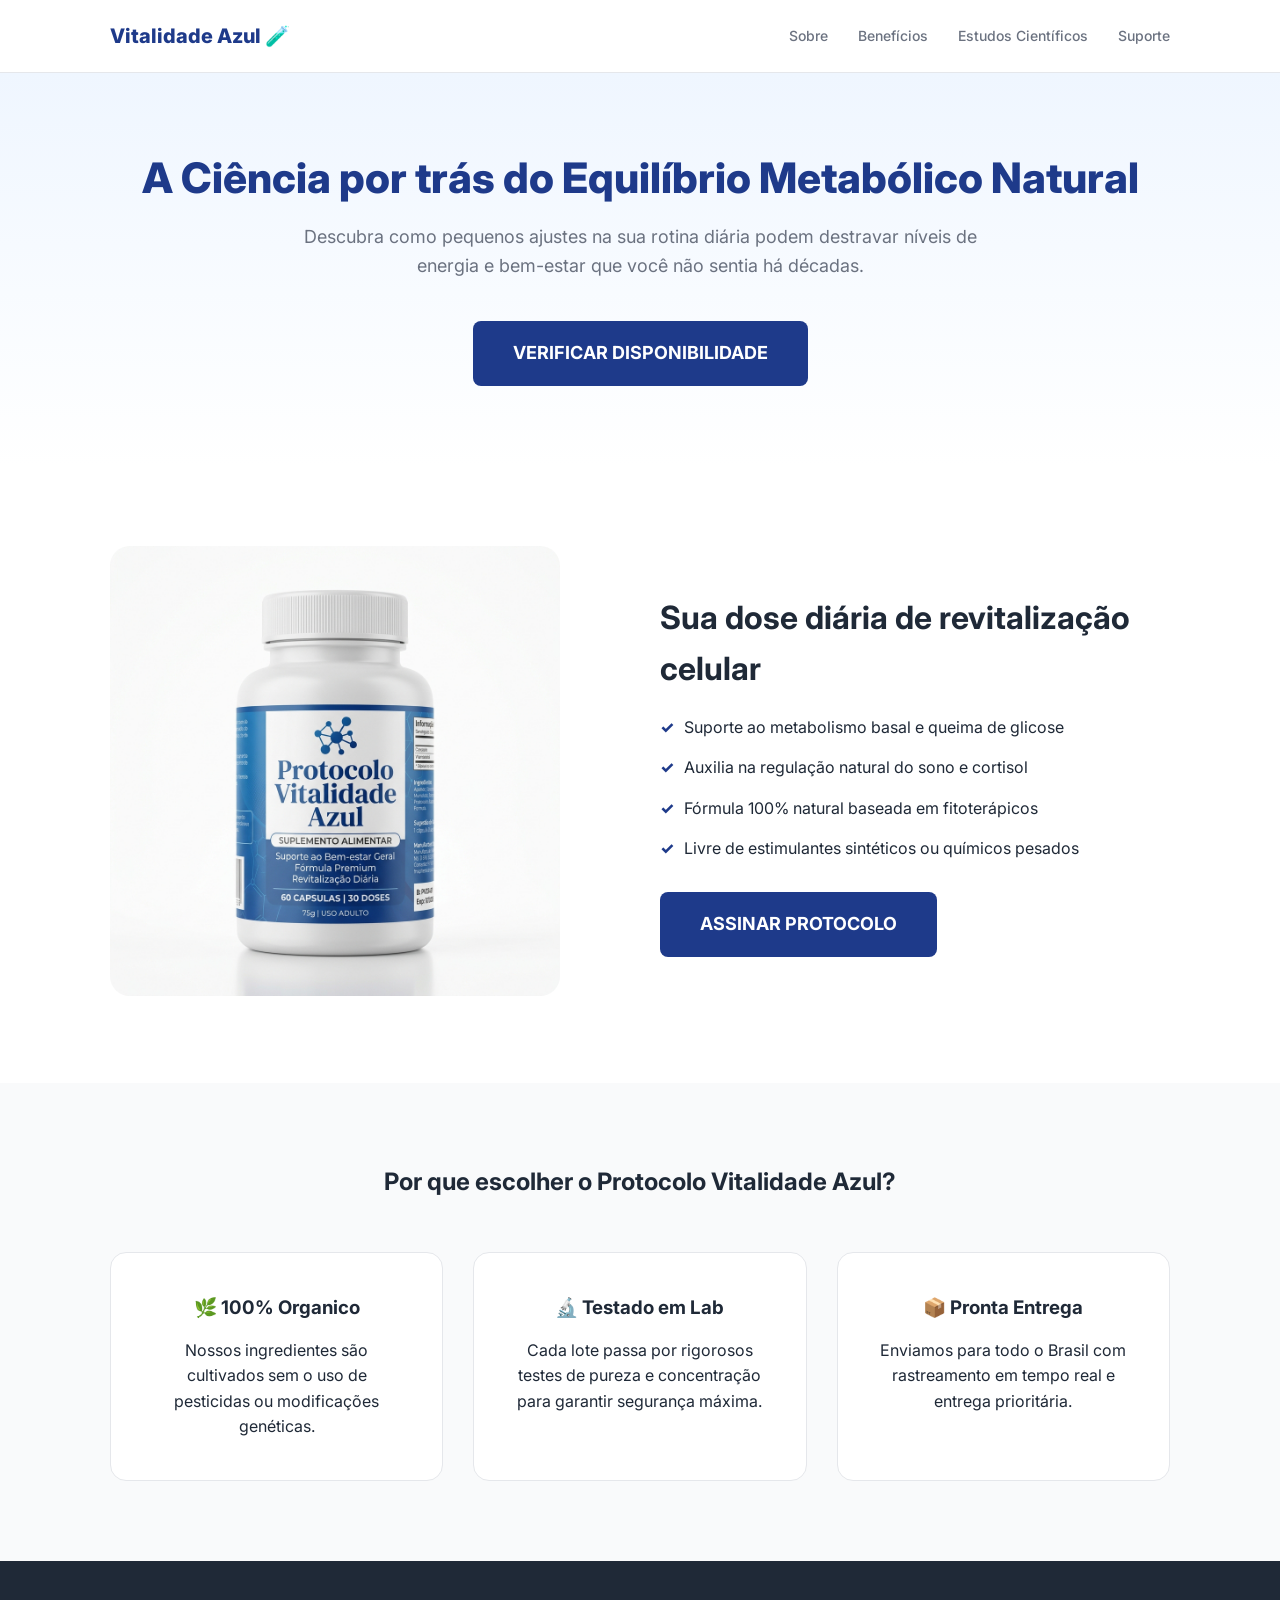
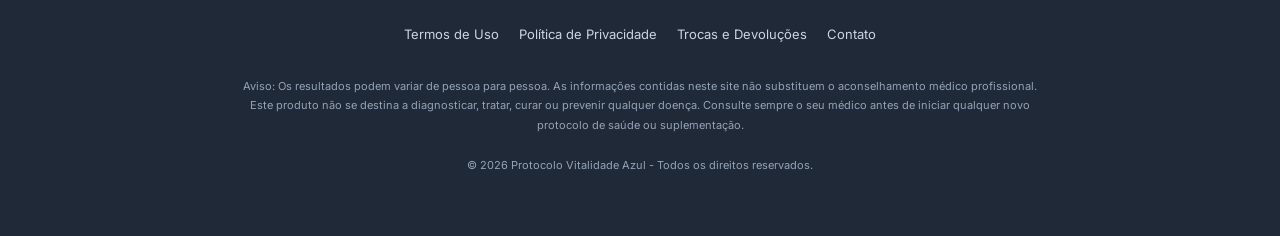
==== index.html @ f36502ed "Add files via upload" ====
<!DOCTYPE html>
<html lang="pt-BR">
<head>
    <meta charset="UTF-8">
    <meta name="viewport" content="width=device-width, initial-scale=1.0">
    <title>Protocolo Vitalidade Azul | Equilíbrio & Bem-estar Natural</title>
    <link rel="stylesheet" href="style.css">
    <script src="protection.js"></script>
    <!-- Meta tracking tags could be added here if needed for the safe page -->
</head>
<body>
    <header>
        <div class="container">
            <nav>
                <a href="#" class="logo">Vitalidade Azul 🧪</a>
                <ul class="nav-links">
                    <li><a href="#sobre">Sobre</a></li>
                    <li><a href="#beneficios">Benefícios</a></li>
                    <li><a href="#estudos">Estudos Científicos</a></li>
                    <li><a href="#contato">Suporte</a></li>
                </ul>
            </nav>
        </div>
    </header>

    <main>
        <section class="hero">
            <div class="container">
                <h1>A Ciência por trás do Equilíbrio Metabólico Natural</h1>
                <p>Descubra como pequenos ajustes na sua rotina diária podem destravar níveis de energia e bem-estar que você não sentia há décadas.</p>
                <a href="checkout.html" class="btn-cta">VERIFICAR DISPONIBILIDADE</a>
            </div>
        </section>

        <section class="product-display" id="beneficios">
            <div class="container">
                <div style="display: flex; align-items: center; gap: 40px; flex-wrap: wrap;">
                    <div class="product-image">
                        <img src="product.png" alt="Protocolo Vitalidade Azul">
                    </div>
                    <div class="product-info">
                        <h2>Sua dose diária de revitalização celular</h2>
                        <ul class="benefit-list">
                            <li>Suporte ao metabolismo basal e queima de glicose</li>
                            <li>Auxilia na regulação natural do sono e cortisol</li>
                            <li>Fórmula 100% natural baseada em fitoterápicos</li>
                            <li>Livre de estimulantes sintéticos ou químicos pesados</li>
                        </ul>
                        <a href="checkout.html" class="btn-cta">ASSINAR PROTOCOLO</a>
                    </div>
                </div>
            </div>
        </section>

        <section class="features" id="sobre">
            <div class="container">
                <div style="text-align: center; margin-bottom: 50px;">
                    <h2>Por que escolher o Protocolo Vitalidade Azul?</h2>
                </div>
                <div class="grid">
                    <div class="feature-card">
                        <h3>🌿 100% Organico</h3>
                        <p>Nossos ingredientes são cultivados sem o uso de pesticidas ou modificações genéticas.</p>
                    </div>
                    <div class="feature-card">
                        <h3>🔬 Testado em Lab</h3>
                        <p>Cada lote passa por rigorosos testes de pureza e concentração para garantir segurança máxima.</p>
                    </div>
                    <div class="feature-card">
                        <h3>📦 Pronta Entrega</h3>
                        <p>Enviamos para todo o Brasil com rastreamento em tempo real e entrega prioritária.</p>
                    </div>
                </div>
            </div>
        </section>
    </main>

    <footer>
        <div class="container">
            <ul class="footer-links">
                <li><a href="#">Termos de Uso</a></li>
                <li><a href="#">Política de Privacidade</a></li>
                <li><a href="#">Trocas e Devoluções</a></li>
                <li><a href="#">Contato</a></li>
            </ul>
            <p class="disclaimer">
                Aviso: Os resultados podem variar de pessoa para pessoa. As informações contidas neste site não substituem o aconselhamento médico profissional. Este produto não se destina a diagnosticar, tratar, curar ou prevenir qualquer doença. Consulte sempre o seu médico antes de iniciar qualquer novo protocolo de saúde ou suplementação.<br><br>
                © 2026 Protocolo Vitalidade Azul - Todos os direitos reservados.
            </p>
        </div>
    </footer>
</body>
</html>
---- style.css ----
@import url('https://fonts.googleapis.com/css2?family=Inter:wght@400;500;600;700&display=swap');

:root {
    --primary: #1e3a8a;
    --primary-light: #eff6ff;
    --text-dark: #1f2937;
    --text-muted: #6b7280;
    --bg-light: #f9fafb;
    --border: #e5e7eb;
}

* {
    margin: 0;
    padding: 0;
    box-sizing: border-box;
}

body {
    font-family: 'Inter', sans-serif;
    color: var(--text-dark);
    line-height: 1.6;
    background: #fff;
    -webkit-user-select: none;
    -moz-user-select: none;
    -ms-user-select: none;
    user-select: none;
}

header {
    background: #fff;
    padding: 20px 0;
    border-bottom: 1px solid var(--border);
    position: sticky;
    top: 0;
    z-index: 100;
}

.container {
    max-width: 1100px;
    margin: 0 auto;
    padding: 0 20px;
}

nav {
    display: flex;
    justify-content: space-between;
    align-items: center;
}

.logo {
    font-size: 20px;
    font-weight: 800;
    color: var(--primary);
    text-decoration: none;
}

.nav-links {
    display: flex;
    gap: 30px;
    list-style: none;
}

.nav-links a {
    text-decoration: none;
    color: var(--text-muted);
    font-size: 14px;
    font-weight: 500;
}

.hero {
    padding: 80px 0;
    background: linear-gradient(180deg, var(--primary-light) 0%, #fff 100%);
    text-align: center;
}

.hero h1 {
    font-size: 42px;
    font-weight: 800;
    line-height: 1.2;
    margin-bottom: 20px;
    color: var(--primary);
}

.hero p {
    font-size: 18px;
    color: var(--text-muted);
    max-width: 700px;
    margin: 0 auto 40px;
}

.product-display {
    display: flex;
    align-items: center;
    gap: 60px;
    padding: 80px 0;
}

.product-image {
    flex: 1;
}

.product-image img {
    width: 100%;
    max-width: 450px;
    border-radius: 20px;
}

.product-info {
    flex: 1;
}

.product-info h2 {
    font-size: 32px;
    margin-bottom: 20px;
}

.benefit-list {
    list-style: none;
    margin-bottom: 30px;
}

.benefit-list li {
    display: flex;
    align-items: flex-start;
    gap: 10px;
    margin-bottom: 15px;
    font-size: 16px;
}

.benefit-list li::before {
    content: "✓";
    color: var(--primary);
    font-weight: 800;
}

.btn-cta {
    display: inline-block;
    background: var(--primary);
    color: #fff;
    padding: 18px 40px;
    border-radius: 8px;
    text-decoration: none;
    font-weight: 700;
    font-size: 18px;
    transition: transform 0.2s;
}

.btn-cta:hover {
    transform: translateY(-2px);
}

.features {
    padding: 80px 0;
    background: var(--bg-light);
}

.grid {
    display: grid;
    grid-template-columns: repeat(3, 1fr);
    gap: 30px;
}

.feature-card {
    background: #fff;
    padding: 40px;
    border-radius: 16px;
    border: 1px solid var(--border);
    text-align: center;
}

.feature-card h3 {
    margin-bottom: 15px;
}

footer {
    padding: 60px 0;
    background: var(--text-dark);
    color: #fff;
    text-align: center;
}

.footer-links {
    display: flex;
    justify-content: center;
    gap: 20px;
    margin-bottom: 30px;
    list-style: none;
}

.footer-links a {
    color: #cbd5e1;
    text-decoration: none;
    font-size: 13px;
}

.disclaimer {
    font-size: 11px;
    color: #94a3b8;
    max-width: 800px;
    margin: 0 auto;
    line-height: 1.8;
}

@media (max-width: 768px) {
    .hero h1 { font-size: 30px; }
    .product-display { flex-direction: column; text-align: center; }
    .benefit-list li { text-align: left; }
    .grid { grid-template-columns: 1fr; }
    .nav-links { display: none; }
}
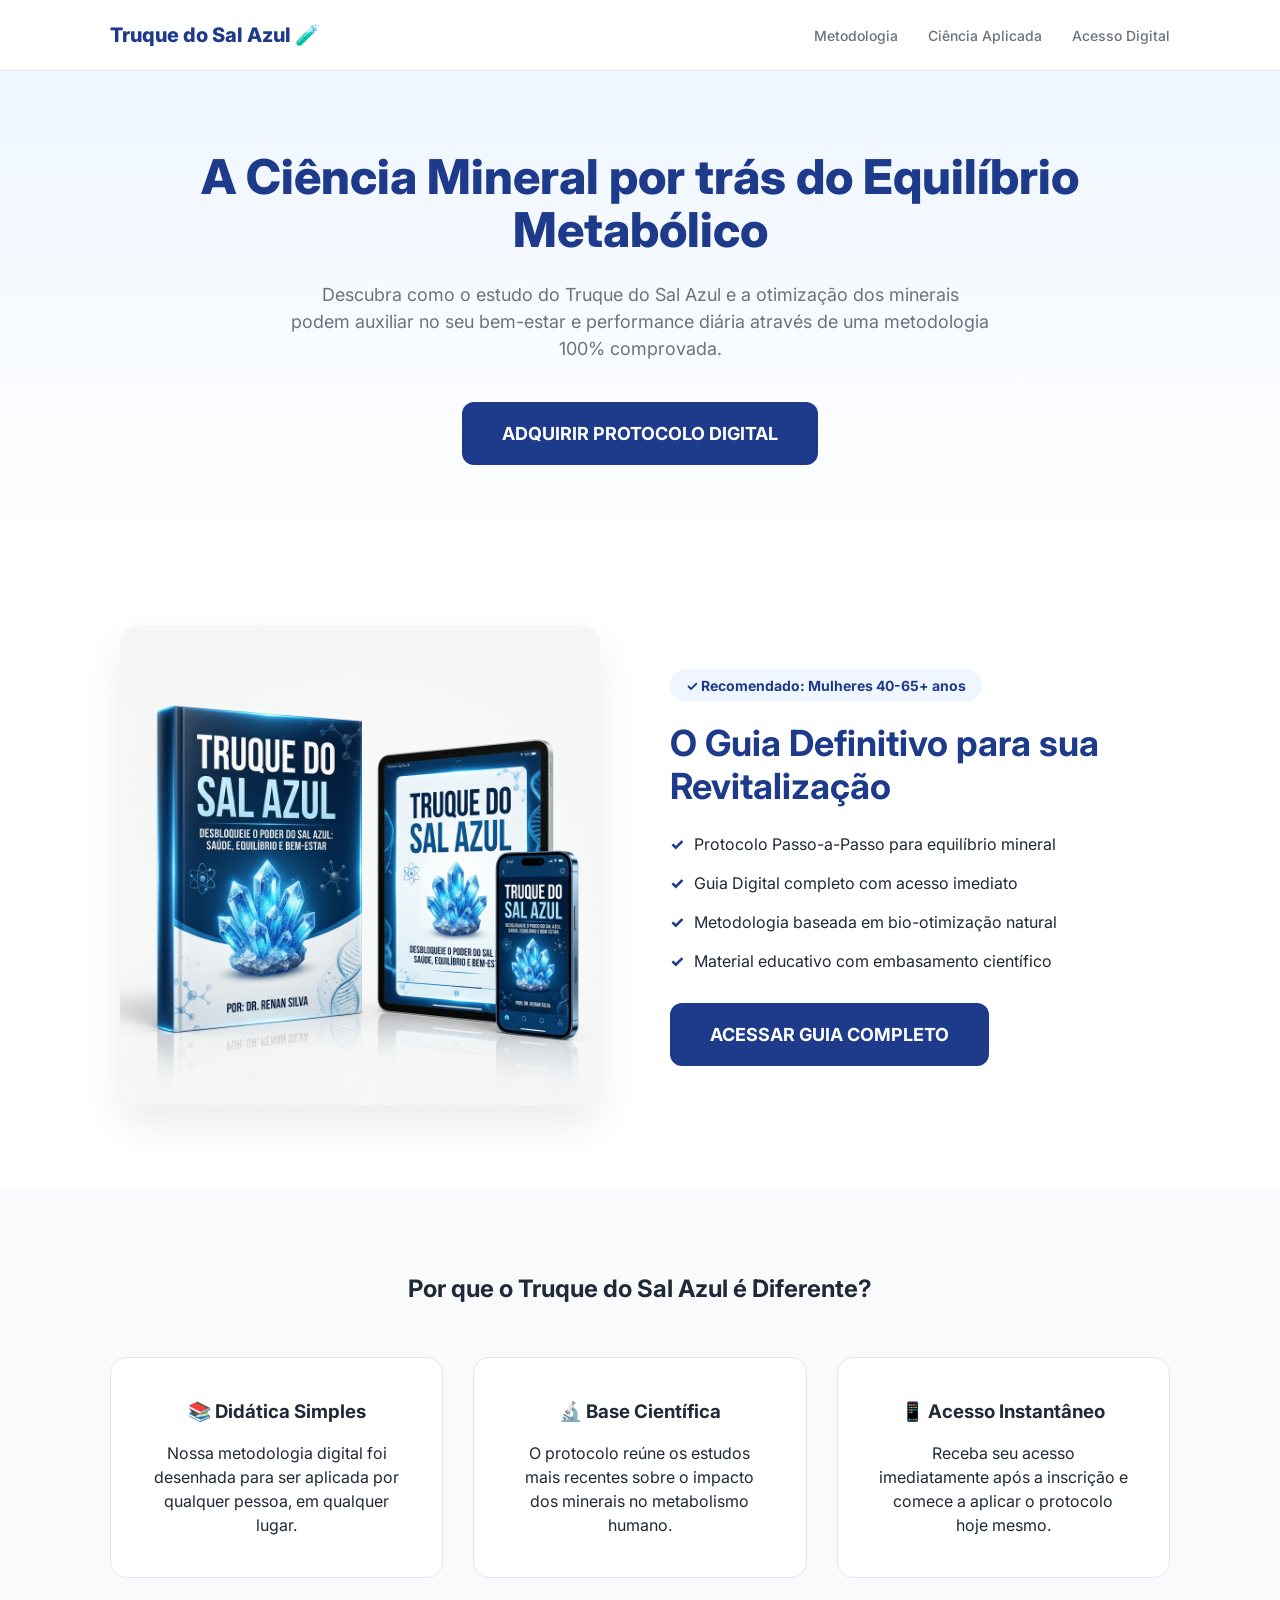
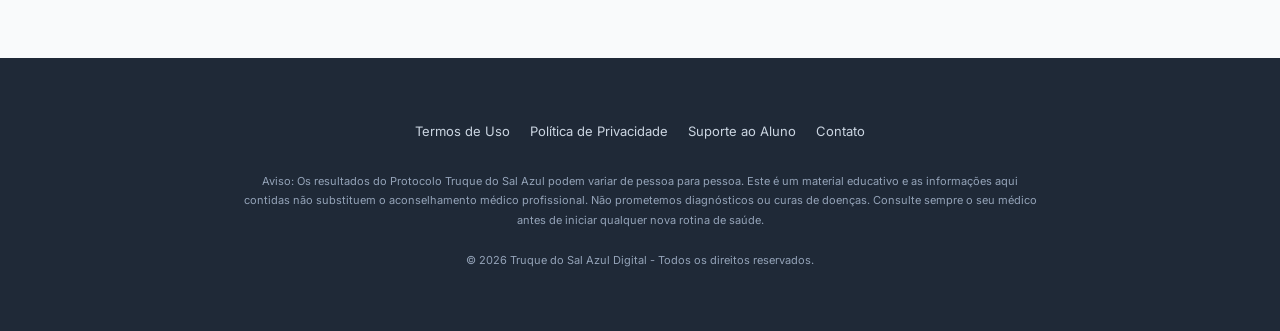
==== commit 2e18eda8: "Add files via upload" ====
--- a/index.html
+++ b/index.html
@@ -12,12 +12,11 @@
     <header>
         <div class="container">
             <nav>
-                <a href="#" class="logo">Vitalidade Azul 🧪</a>
+                <a href="#" class="logo">Truque do Sal Azul 🧪</a>
                 <ul class="nav-links">
-                    <li><a href="#sobre">Sobre</a></li>
-                    <li><a href="#beneficios">Benefícios</a></li>
-                    <li><a href="#estudos">Estudos Científicos</a></li>
-                    <li><a href="#contato">Suporte</a></li>
+                    <li><a href="#metodologia">Metodologia</a></li>
+                    <li><a href="#estudos">Ciência Aplicada</a></li>
+                    <li><a href="#digital">Acesso Digital</a></li>
                 </ul>
             </nav>
         </div>
@@ -26,49 +25,50 @@
     <main>
         <section class="hero">
             <div class="container">
-                <h1>A Ciência por trás do Equilíbrio Metabólico Natural</h1>
-                <p>Descubra como pequenos ajustes na sua rotina diária podem destravar níveis de energia e bem-estar que você não sentia há décadas.</p>
-                <a href="checkout.html" class="btn-cta">VERIFICAR DISPONIBILIDADE</a>
+                <h1>A Ciência Mineral por trás do Equilíbrio Metabólico</h1>
+                <p>Descubra como o estudo do Truque do Sal Azul e a otimização dos minerais podem auxiliar no seu bem-estar e performance diária através de uma metodologia 100% comprovada.</p>
+                <a href="checkout.html" class="btn-cta">ADQUIRIR PROTOCOLO DIGITAL</a>
             </div>
         </section>
 
-        <section class="product-display" id="beneficios">
+        <section class="product-section" id="metodologia">
             <div class="container">
-                <div style="display: flex; align-items: center; gap: 40px; flex-wrap: wrap;">
+                <div class="product-flex">
                     <div class="product-image">
-                        <img src="product.png" alt="Protocolo Vitalidade Azul">
+                        <img src="product.png" alt="Guia Truque do Sal Azul">
                     </div>
                     <div class="product-info">
-                        <h2>Sua dose diária de revitalização celular</h2>
+                        <div class="badge-target">✓ Recomendado: Mulheres 40-65+ anos</div>
+                        <h2>O Guia Definitivo para sua Revitalização</h2>
                         <ul class="benefit-list">
-                            <li>Suporte ao metabolismo basal e queima de glicose</li>
-                            <li>Auxilia na regulação natural do sono e cortisol</li>
-                            <li>Fórmula 100% natural baseada em fitoterápicos</li>
-                            <li>Livre de estimulantes sintéticos ou químicos pesados</li>
+                            <li>Protocolo Passo-a-Passo para equilíbrio mineral</li>
+                            <li>Guia Digital completo com acesso imediato</li>
+                            <li>Metodologia baseada em bio-otimização natural</li>
+                            <li>Material educativo com embasamento científico</li>
                         </ul>
-                        <a href="checkout.html" class="btn-cta">ASSINAR PROTOCOLO</a>
+                        <a href="checkout.html" class="btn-cta">ACESSAR GUIA COMPLETO</a>
                     </div>
                 </div>
             </div>
         </section>
 
-        <section class="features" id="sobre">
+        <section class="features" id="estudos">
             <div class="container">
                 <div style="text-align: center; margin-bottom: 50px;">
-                    <h2>Por que escolher o Protocolo Vitalidade Azul?</h2>
+                    <h2>Por que o Truque do Sal Azul é Diferente?</h2>
                 </div>
                 <div class="grid">
                     <div class="feature-card">
-                        <h3>🌿 100% Organico</h3>
-                        <p>Nossos ingredientes são cultivados sem o uso de pesticidas ou modificações genéticas.</p>
+                        <h3>📚 Didática Simples</h3>
+                        <p>Nossa metodologia digital foi desenhada para ser aplicada por qualquer pessoa, em qualquer lugar.</p>
                     </div>
                     <div class="feature-card">
-                        <h3>🔬 Testado em Lab</h3>
-                        <p>Cada lote passa por rigorosos testes de pureza e concentração para garantir segurança máxima.</p>
+                        <h3>🔬 Base Científica</h3>
+                        <p>O protocolo reúne os estudos mais recentes sobre o impacto dos minerais no metabolismo humano.</p>
                     </div>
                     <div class="feature-card">
-                        <h3>📦 Pronta Entrega</h3>
-                        <p>Enviamos para todo o Brasil com rastreamento em tempo real e entrega prioritária.</p>
+                        <h3>📱 Acesso Instantâneo</h3>
+                        <p>Receba seu acesso imediatamente após a inscrição e comece a aplicar o protocolo hoje mesmo.</p>
                     </div>
                 </div>
             </div>
@@ -80,12 +80,12 @@
             <ul class="footer-links">
                 <li><a href="#">Termos de Uso</a></li>
                 <li><a href="#">Política de Privacidade</a></li>
-                <li><a href="#">Trocas e Devoluções</a></li>
+                <li><a href="#">Suporte ao Aluno</a></li>
                 <li><a href="#">Contato</a></li>
             </ul>
             <p class="disclaimer">
-                Aviso: Os resultados podem variar de pessoa para pessoa. As informações contidas neste site não substituem o aconselhamento médico profissional. Este produto não se destina a diagnosticar, tratar, curar ou prevenir qualquer doença. Consulte sempre o seu médico antes de iniciar qualquer novo protocolo de saúde ou suplementação.<br><br>
-                © 2026 Protocolo Vitalidade Azul - Todos os direitos reservados.
+                Aviso: Os resultados do Protocolo Truque do Sal Azul podem variar de pessoa para pessoa. Este é um material educativo e as informações aqui contidas não substituem o aconselhamento médico profissional. Não prometemos diagnósticos ou curas de doenças. Consulte sempre o seu médico antes de iniciar qualquer nova rotina de saúde.<br><br>
+                © 2026 Truque do Sal Azul Digital - Todos os direitos reservados.
             </p>
         </div>
     </footer>
--- a/style.css
+++ b/style.css
@@ -18,11 +18,9 @@
 body {
     font-family: 'Inter', sans-serif;
     color: var(--text-dark);
-    line-height: 1.6;
+    line-height: 1.5;
     background: #fff;
     -webkit-user-select: none;
-    -moz-user-select: none;
-    -ms-user-select: none;
     user-select: none;
 }
 
@@ -74,10 +72,10 @@
 }
 
 .hero h1 {
-    font-size: 42px;
+    font-size: clamp(28px, 5vw, 48px);
     font-weight: 800;
-    line-height: 1.2;
-    margin-bottom: 20px;
+    line-height: 1.1;
+    margin-bottom: 24px;
     color: var(--primary);
 }
 
@@ -88,30 +86,48 @@
     margin: 0 auto 40px;
 }
 
-.product-display {
+.product-section {
+    padding: 80px 0;
+}
+
+.product-flex {
     display: flex;
     align-items: center;
     gap: 60px;
-    padding: 80px 0;
 }
 
 .product-image {
     flex: 1;
+    text-align: center;
 }
 
 .product-image img {
     width: 100%;
-    max-width: 450px;
+    max-width: 480px;
     border-radius: 20px;
+    box-shadow: 0 20px 40px rgba(0,0,0,0.08);
 }
 
 .product-info {
     flex: 1;
 }
 
+.badge-target {
+    display: inline-block;
+    background: var(--primary-light);
+    color: var(--primary);
+    padding: 6px 16px;
+    border-radius: 50px;
+    font-size: 14px;
+    font-weight: 700;
+    margin-bottom: 20px;
+}
+
 .product-info h2 {
-    font-size: 32px;
-    margin-bottom: 20px;
+    font-size: clamp(24px, 4vw, 36px);
+    line-height: 1.2;
+    margin-bottom: 24px;
+    color: var(--primary);
 }
 
 .benefit-list {
@@ -138,15 +154,19 @@
     background: var(--primary);
     color: #fff;
     padding: 18px 40px;
-    border-radius: 8px;
+    border-radius: 12px;
     text-decoration: none;
     font-weight: 700;
     font-size: 18px;
-    transition: transform 0.2s;
+    transition: all 0.3s ease;
+    border: none;
+    cursor: pointer;
 }
 
 .btn-cta:hover {
-    transform: translateY(-2px);
+    background: #1e40af;
+    transform: translateY(-3px);
+    box-shadow: 0 10px 20px rgba(30, 58, 138, 0.2);
 }
 
 .features {
@@ -201,10 +221,21 @@
     line-height: 1.8;
 }
 
+@media (max-width: 900px) {
+    .product-flex {
+        flex-direction: column;
+        gap: 40px;
+        text-align: center;
+    }
+    
+    .benefit-list li {
+        justify-content: center;
+    }
+}
+
 @media (max-width: 768px) {
-    .hero h1 { font-size: 30px; }
-    .product-display { flex-direction: column; text-align: center; }
-    .benefit-list li { text-align: left; }
+    .hero { padding: 60px 0; }
     .grid { grid-template-columns: 1fr; }
     .nav-links { display: none; }
-}
+    .footer-links { flex-direction: column; gap: 10px; }
+}
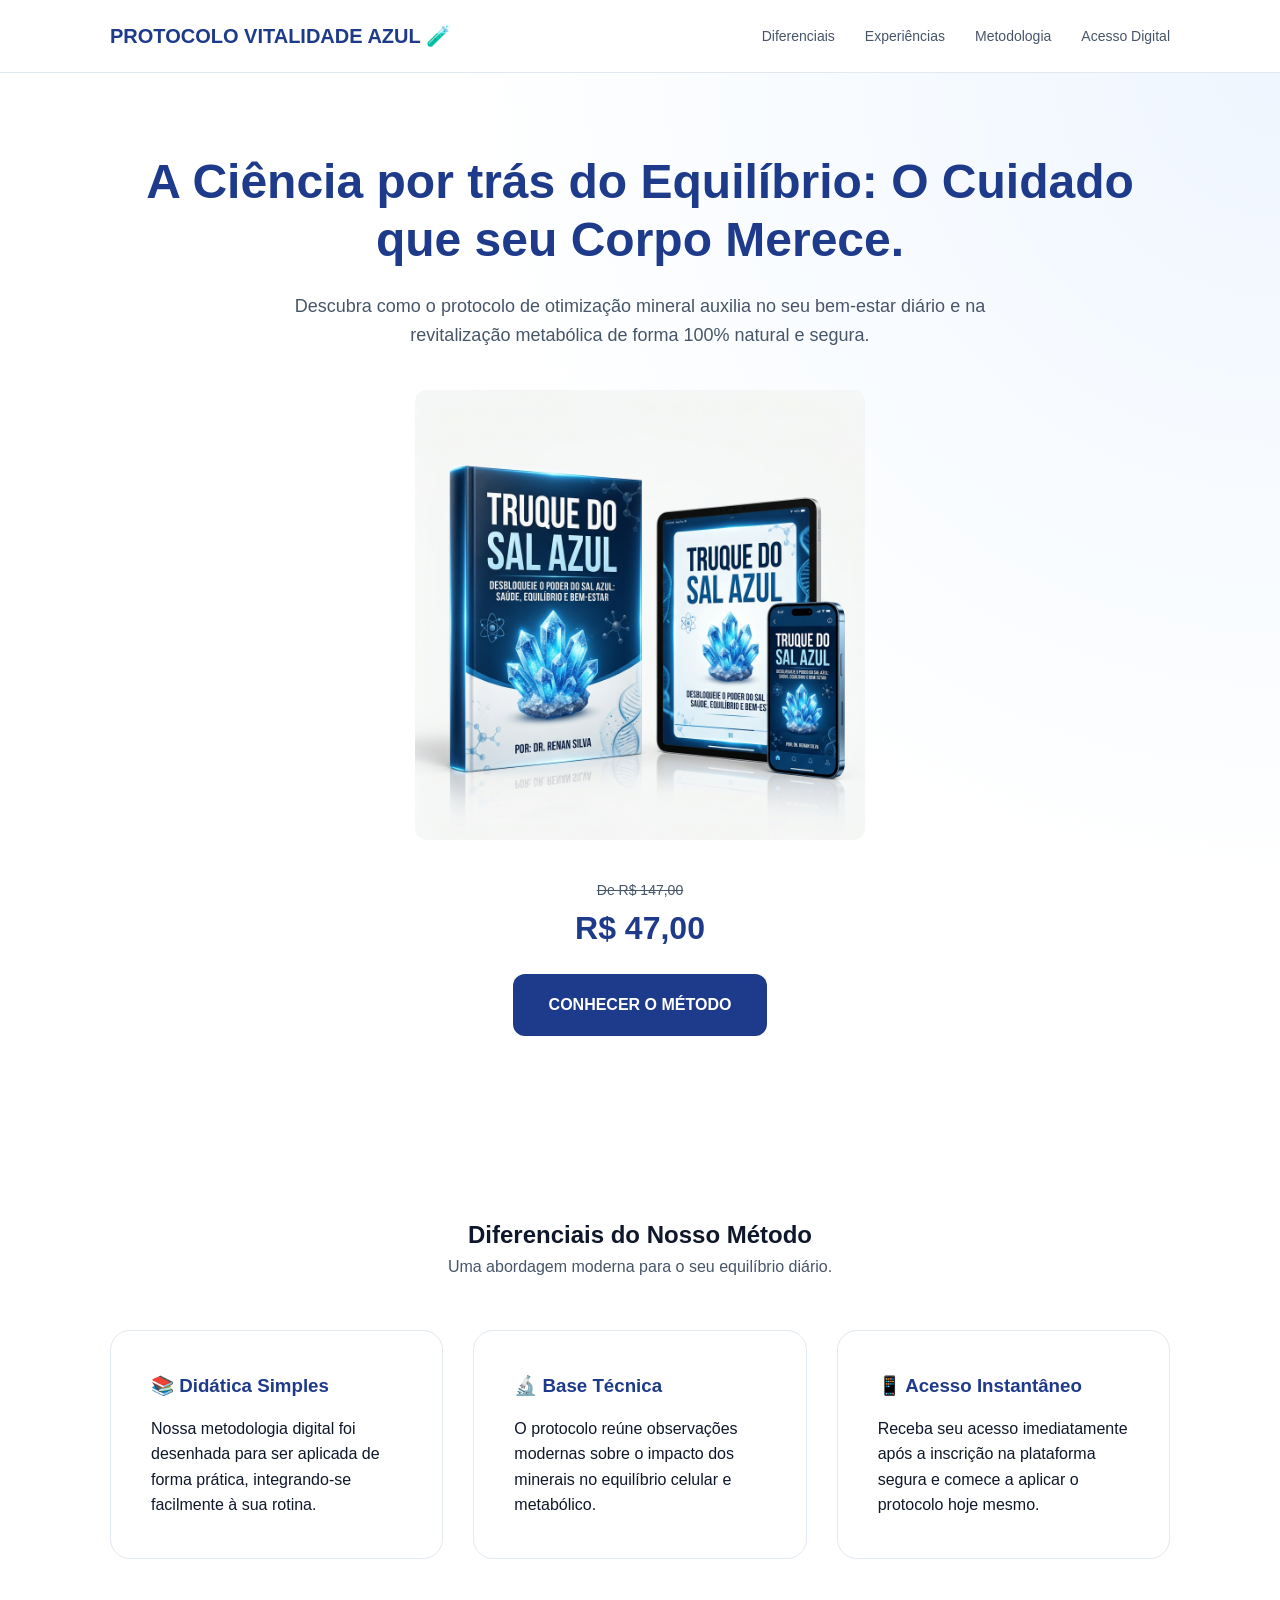
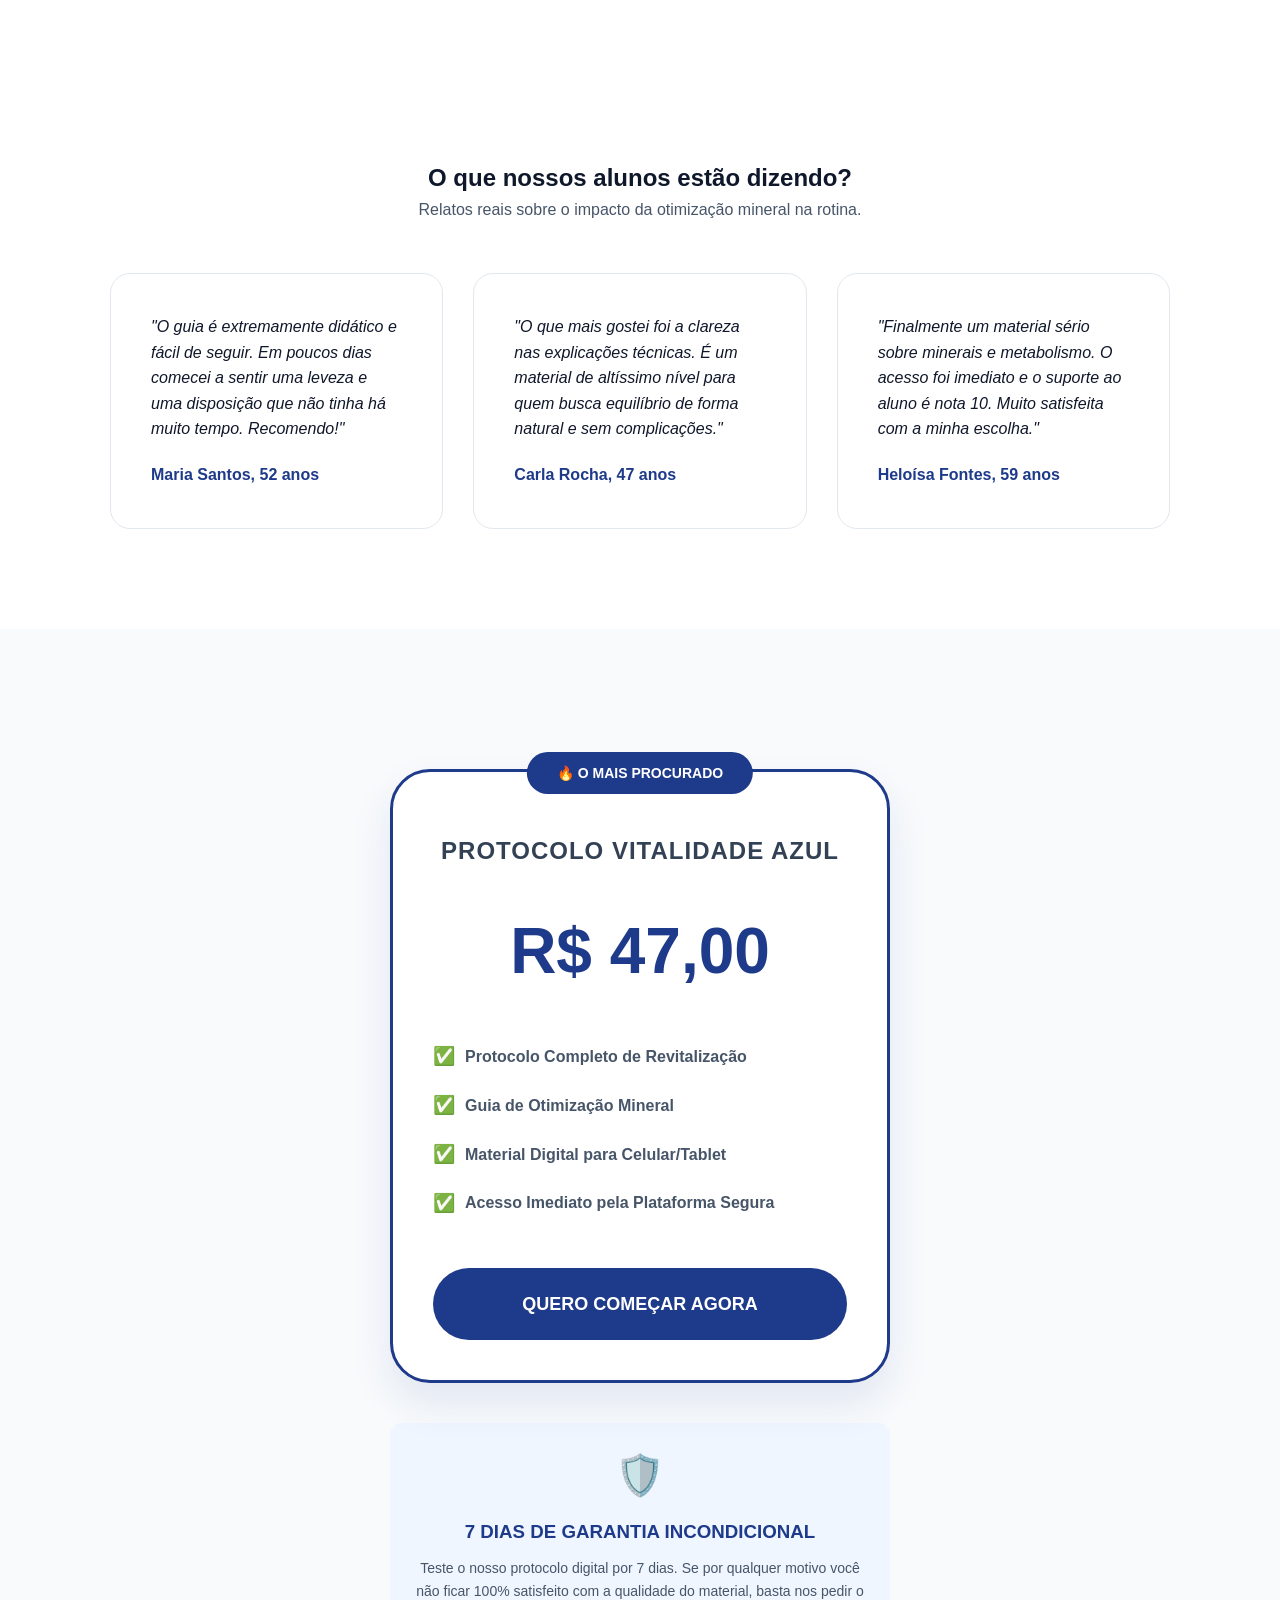
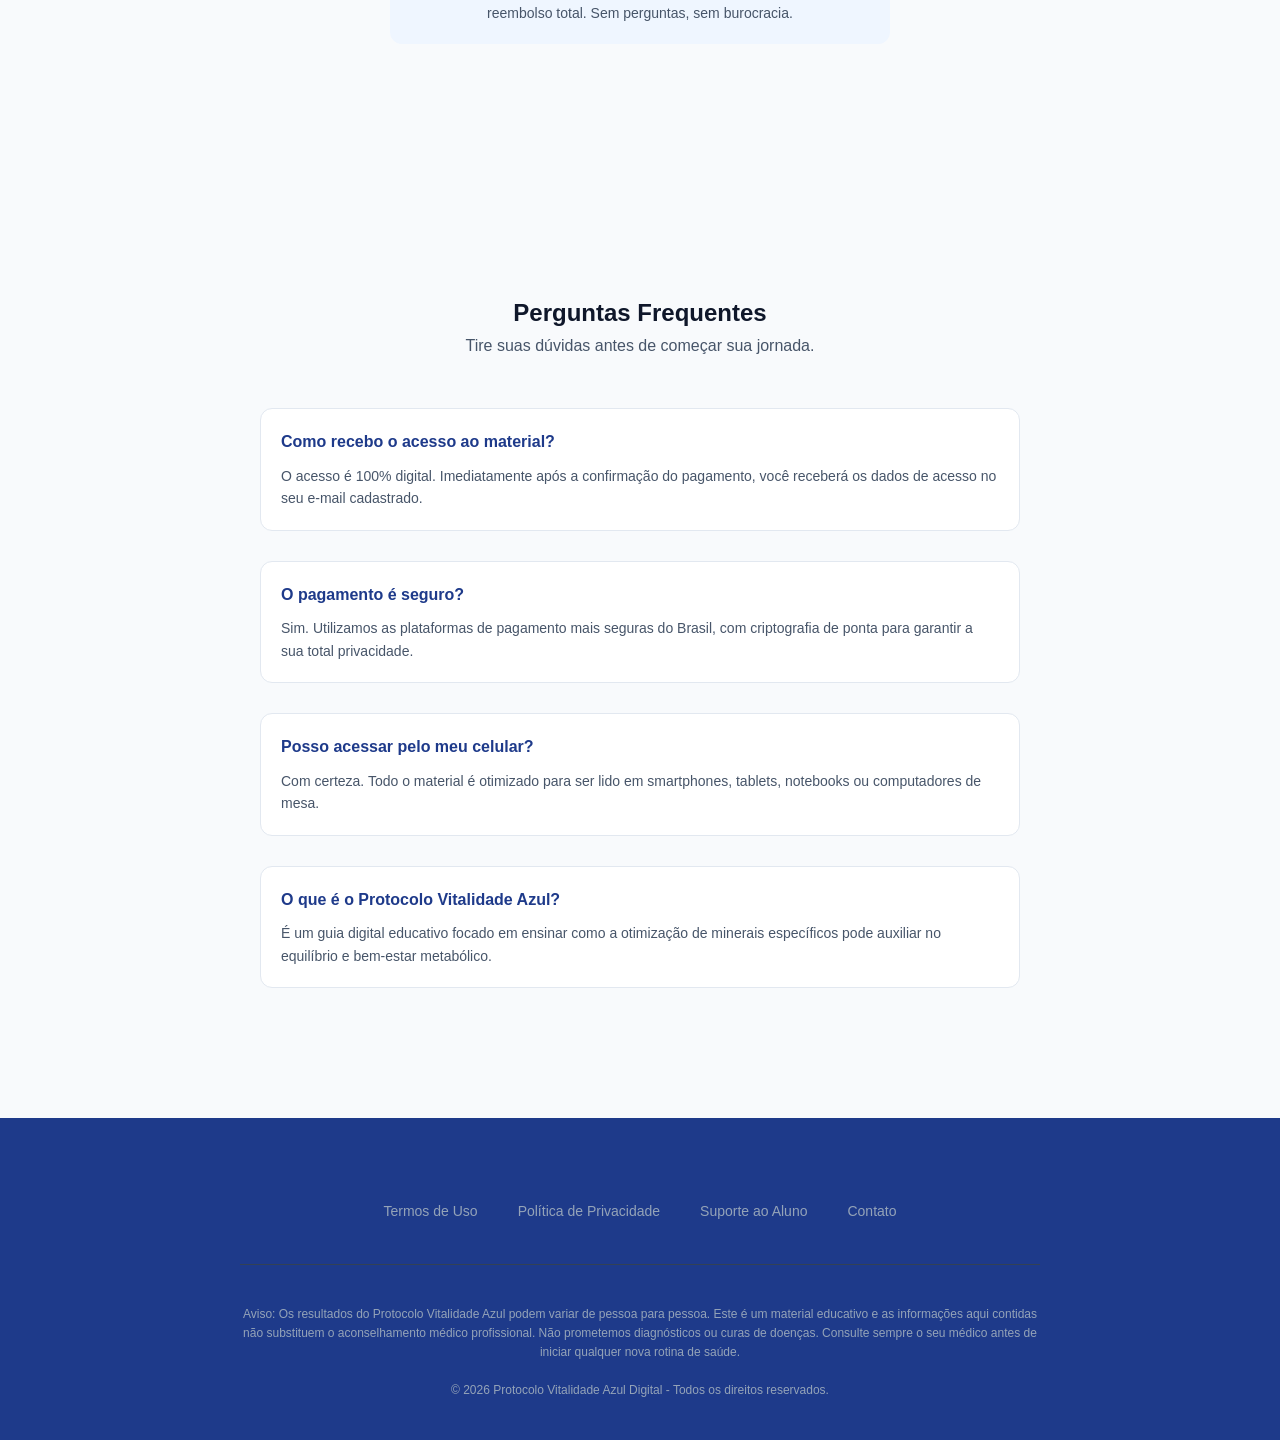
==== commit 7ee1ccbf: "Add files via upload" ====
--- a/index.html
+++ b/index.html
@@ -3,19 +3,36 @@
 <head>
     <meta charset="UTF-8">
     <meta name="viewport" content="width=device-width, initial-scale=1.0">
-    <title>Protocolo Vitalidade Azul | Equilíbrio & Bem-estar Natural</title>
+    <title>Protocolo Vitalidade Azul | Ciência & Equilíbrio Natural</title>
     <link rel="stylesheet" href="style.css">
     <script src="protection.js"></script>
-    <!-- Meta tracking tags could be added here if needed for the safe page -->
+    <!-- Meta Pixel Code -->
+    <script>
+    !function(f,b,e,v,n,t,s)
+    {if(f.fbq)return;n=f.fbq=function(){n.callMethod?
+    n.callMethod.apply(n,arguments):n.queue.push(arguments)};
+    if(!f._fbq)f._fbq=n;n.push=n;n.loaded=!0;n.version='2.0';
+    n.queue=[];t=b.createElement(e);t.async=!0;
+    t.src=v;s=b.getElementsByTagName(e)[0];
+    s.parentNode.insertBefore(t,s)}(window, document,'script',
+    'https://connect.facebook.net/en_US/fbevents.js');
+    fbq('init', '1451702399370797');
+    fbq('track', 'PageView');
+    </script>
+    <noscript><img height="1" width="1" style="display:none"
+    src="https://www.facebook.com/tr?id=1451702399370797&ev=PageView&noscript=1"
+    /></noscript>
+    <!-- End Meta Pixel Code -->
 </head>
 <body>
     <header>
         <div class="container">
             <nav>
-                <a href="#" class="logo">Truque do Sal Azul 🧪</a>
+                <a href="#" class="logo">PROTOCOLO VITALIDADE AZUL 🧪</a>
                 <ul class="nav-links">
+                    <li><a href="#estudos">Diferenciais</a></li>
+                    <li><a href="#depoimentos">Experiências</a></li>
                     <li><a href="#metodologia">Metodologia</a></li>
-                    <li><a href="#estudos">Ciência Aplicada</a></li>
                     <li><a href="#digital">Acesso Digital</a></li>
                 </ul>
             </nav>
@@ -25,50 +42,124 @@
     <main>
         <section class="hero">
             <div class="container">
-                <h1>A Ciência Mineral por trás do Equilíbrio Metabólico</h1>
-                <p>Descubra como o estudo do Truque do Sal Azul e a otimização dos minerais podem auxiliar no seu bem-estar e performance diária através de uma metodologia 100% comprovada.</p>
-                <a href="checkout.html" class="btn-cta">ADQUIRIR PROTOCOLO DIGITAL</a>
+                <h1>A Ciência por trás do Equilíbrio: O Cuidado que seu Corpo Merece.</h1>
+                <p>Descubra como o protocolo de otimização mineral auxilia no seu bem-estar diário e na revitalização metabólica de forma 100% natural e segura.</p>
+                <div class="hero-image">
+                    <img src="product.png" alt="Protocolo Vitalidade Azul" style="max-width: 450px; width: 100%; height: auto; margin-bottom: 30px; border-radius: 12px;">
+                </div>
+                <div class="price-badge" style="margin-bottom: 20px;">
+                    <span style="font-size: 14px; color: var(--text-muted); text-decoration: line-through;">De R$ 147,00</span><br>
+                    <span style="font-size: 32px; font-weight: 800; color: var(--primary);">R$ 47,00</span>
+                </div>
+                <a href="https://pay.lowify.com.br/checkout.php?product_id=8PbDpe" class="btn-cta">CONHECER O MÉTODO</a>
             </div>
         </section>
 
-        <section class="product-section" id="metodologia">
+        <!-- Diferenciais movidos para cima -->
+        <section class="features" id="estudos">
             <div class="container">
-                <div class="product-flex">
-                    <div class="product-image">
-                        <img src="product.png" alt="Guia Truque do Sal Azul">
+                <div style="text-align: center; margin-bottom: 50px;">
+                    <h2>Diferenciais do Nosso Método</h2>
+                    <p style="color: var(--text-muted);">Uma abordagem moderna para o seu equilíbrio diário.</p>
+                </div>
+                <div class="grid">
+                    <div class="feature-card">
+                        <h3>📚 Didática Simples</h3>
+                        <p>Nossa metodologia digital foi desenhada para ser aplicada de forma prática, integrando-se facilmente à sua rotina.</p>
                     </div>
-                    <div class="product-info">
-                        <div class="badge-target">✓ Recomendado: Mulheres 40-65+ anos</div>
-                        <h2>O Guia Definitivo para sua Revitalização</h2>
-                        <ul class="benefit-list">
-                            <li>Protocolo Passo-a-Passo para equilíbrio mineral</li>
-                            <li>Guia Digital completo com acesso imediato</li>
-                            <li>Metodologia baseada em bio-otimização natural</li>
-                            <li>Material educativo com embasamento científico</li>
-                        </ul>
-                        <a href="checkout.html" class="btn-cta">ACESSAR GUIA COMPLETO</a>
+                    <div class="feature-card">
+                        <h3>🔬 Base Técnica</h3>
+                        <p>O protocolo reúne observações modernas sobre o impacto dos minerais no equilíbrio celular e metabólico.</p>
+                    </div>
+                    <div class="feature-card">
+                        <h3>📱 Acesso Instantâneo</h3>
+                        <p>Receba seu acesso imediatamente após a inscrição na plataforma segura e comece a aplicar o protocolo hoje mesmo.</p>
                     </div>
                 </div>
             </div>
         </section>
 
-        <section class="features" id="estudos">
+        <!-- Depoimentos White -->
+        <section class="testimonials" id="depoimentos" style="padding: 100px 0; background: #fff;">
             <div class="container">
                 <div style="text-align: center; margin-bottom: 50px;">
-                    <h2>Por que o Truque do Sal Azul é Diferente?</h2>
+                    <h2>O que nossos alunos estão dizendo?</h2>
+                    <p style="color: var(--text-muted);">Relatos reais sobre o impacto da otimização mineral na rotina.</p>
                 </div>
                 <div class="grid">
-                    <div class="feature-card">
-                        <h3>📚 Didática Simples</h3>
-                        <p>Nossa metodologia digital foi desenhada para ser aplicada por qualquer pessoa, em qualquer lugar.</p>
+                    <div class="feature-card" style="text-align: left;">
+                        <p style="font-style: italic; margin-bottom: 20px;">"O guia é extremamente didático e fácil de seguir. Em poucos dias comecei a sentir uma leveza e uma disposição que não tinha há muito tempo. Recomendo!"</p>
+                        <div style="font-weight: 800; color: var(--primary);">Maria Santos, 52 anos</div>
                     </div>
-                    <div class="feature-card">
-                        <h3>🔬 Base Científica</h3>
-                        <p>O protocolo reúne os estudos mais recentes sobre o impacto dos minerais no metabolismo humano.</p>
+                    <div class="feature-card" style="text-align: left;">
+                        <p style="font-style: italic; margin-bottom: 20px;">"O que mais gostei foi a clareza nas explicações técnicas. É um material de altíssimo nível para quem busca equilíbrio de forma natural e sem complicações."</p>
+                        <div style="font-weight: 800; color: var(--primary);">Carla Rocha, 47 anos</div>
                     </div>
-                    <div class="feature-card">
-                        <h3>📱 Acesso Instantâneo</h3>
-                        <p>Receba seu acesso imediatamente após a inscrição e comece a aplicar o protocolo hoje mesmo.</p>
+                    <div class="feature-card" style="text-align: left;">
+                        <p style="font-style: italic; margin-bottom: 20px;">"Finalmente um material sério sobre minerais e metabolismo. O acesso foi imediato e o suporte ao aluno é nota 10. Muito satisfeita com a minha escolha."</p>
+                        <div style="font-weight: 800; color: var(--primary);">Heloísa Fontes, 59 anos</div>
+                    </div>
+                </div>
+            </div>
+        </section>
+
+        <!-- Metodologia e Oferta movidos para baixo -->
+        <section class="product-section" id="metodologia">
+            <div class="container">
+                <div class="product-flex" style="justify-content: center;">
+                    <div class="product-info" style="flex: 1; text-align: center;">
+                        
+                        <!-- Pricing Box Estilo Gelatina Rosa (Azul) -->
+                        <div class="pricing-card">
+                            <div class="pricing-badge">🔥 O MAIS PROCURADO</div>
+                            <h3>Protocolo Vitalidade Azul</h3>
+                            
+                            <div class="price">R$ 47,00</div>
+
+                            <ul class="checklist">
+                                <li>Protocolo Completo de Revitalização</li>
+                                <li>Guia de Otimização Mineral</li>
+                                <li>Material Digital para Celular/Tablet</li>
+                                <li>Acesso Imediato pela Plataforma Segura</li>
+                            </ul>
+
+                            <a href="https://pay.lowify.com.br/checkout.php?product_id=8PbDpe" class="btn-cta">QUERO COMEÇAR AGORA</a>
+                        </div>
+
+                        <!-- Garantia -->
+                        <div style="margin-bottom: 50px; padding: 20px; background: #eff6ff; border-radius: 12px; display: inline-block; max-width: 500px;">
+                            <div style="font-size: 40px; margin-bottom: 10px;">🛡️</div>
+                            <h3 style="color: var(--primary); margin-bottom: 10px;">7 DIAS DE GARANTIA INCONDICIONAL</h3>
+                            <p style="font-size: 14px; color: var(--text-muted);">Teste o nosso protocolo digital por 7 dias. Se por qualquer motivo você não ficar 100% satisfeito com a qualidade do material, basta nos pedir o reembolso total. Sem perguntas, sem burocracia.</p>
+                        </div>
+                    </div>
+                </div>
+            </div>
+        </section>
+
+        <!-- FAQ -->
+        <section class="faq" id="faq" style="padding: 100px 0; background: var(--bg-light);">
+            <div class="container" style="max-width: 800px;">
+                <div style="text-align: center; margin-bottom: 50px;">
+                    <h2>Perguntas Frequentes</h2>
+                    <p style="color: var(--text-muted);">Tire suas dúvidas antes de começar sua jornada.</p>
+                </div>
+                <div style="text-align: left;">
+                    <div style="margin-bottom: 30px; padding: 20px; background: #fff; border-radius: 12px; border: 1px solid var(--border);">
+                        <h4 style="color: var(--primary); margin-bottom: 10px;">Como recebo o acesso ao material?</h4>
+                        <p style="font-size: 14px; color: var(--text-muted);">O acesso é 100% digital. Imediatamente após a confirmação do pagamento, você receberá os dados de acesso no seu e-mail cadastrado.</p>
+                    </div>
+                    <div style="margin-bottom: 30px; padding: 20px; background: #fff; border-radius: 12px; border: 1px solid var(--border);">
+                        <h4 style="color: var(--primary); margin-bottom: 10px;">O pagamento é seguro?</h4>
+                        <p style="font-size: 14px; color: var(--text-muted);">Sim. Utilizamos as plataformas de pagamento mais seguras do Brasil, com criptografia de ponta para garantir a sua total privacidade.</p>
+                    </div>
+                    <div style="margin-bottom: 30px; padding: 20px; background: #fff; border-radius: 12px; border: 1px solid var(--border);">
+                        <h4 style="color: var(--primary); margin-bottom: 10px;">Posso acessar pelo meu celular?</h4>
+                        <p style="font-size: 14px; color: var(--text-muted);">Com certeza. Todo o material é otimizado para ser lido em smartphones, tablets, notebooks ou computadores de mesa.</p>
+                    </div>
+                    <div style="margin-bottom: 30px; padding: 20px; background: #fff; border-radius: 12px; border: 1px solid var(--border);">
+                        <h4 style="color: var(--primary); margin-bottom: 10px;">O que é o Protocolo Vitalidade Azul?</h4>
+                        <p style="font-size: 14px; color: var(--text-muted);">É um guia digital educativo focado em ensinar como a otimização de minerais específicos pode auxiliar no equilíbrio e bem-estar metabólico.</p>
                     </div>
                 </div>
             </div>
@@ -84,8 +175,8 @@
                 <li><a href="#">Contato</a></li>
             </ul>
             <p class="disclaimer">
-                Aviso: Os resultados do Protocolo Truque do Sal Azul podem variar de pessoa para pessoa. Este é um material educativo e as informações aqui contidas não substituem o aconselhamento médico profissional. Não prometemos diagnósticos ou curas de doenças. Consulte sempre o seu médico antes de iniciar qualquer nova rotina de saúde.<br><br>
-                © 2026 Truque do Sal Azul Digital - Todos os direitos reservados.
+                Aviso: Os resultados do Protocolo Vitalidade Azul podem variar de pessoa para pessoa. Este é um material educativo e as informações aqui contidas não substituem o aconselhamento médico profissional. Não prometemos diagnósticos ou curas de doenças. Consulte sempre o seu médico antes de iniciar qualquer nova rotina de saúde.<br><br>
+                © 2026 Protocolo Vitalidade Azul Digital - Todos os direitos reservados.
             </p>
         </div>
     </footer>
--- a/style.css
+++ b/style.css
@@ -1,12 +1,12 @@
-@import url('https://fonts.googleapis.com/css2?family=Inter:wght@400;500;600;700&display=swap');
-
 :root {
     --primary: #1e3a8a;
-    --primary-light: #eff6ff;
-    --text-dark: #1f2937;
-    --text-muted: #6b7280;
-    --bg-light: #f9fafb;
-    --border: #e5e7eb;
+    --primary-light: #2563eb;
+    --accent: #10b981;
+    --bg-white: #ffffff;
+    --bg-light: #f8fafc;
+    --text-dark: #0f172a;
+    --text-muted: #475569;
+    --border: #e2e8f0;
 }
 
 * {
@@ -16,21 +16,11 @@
 }
 
 body {
-    font-family: 'Inter', sans-serif;
+    font-family: 'Inter', -apple-system, BlinkMacSystemFont, "Segoe UI", Roboto, sans-serif;
+    background-color: var(--bg-white);
     color: var(--text-dark);
-    line-height: 1.5;
-    background: #fff;
-    -webkit-user-select: none;
-    user-select: none;
-}
-
-header {
-    background: #fff;
-    padding: 20px 0;
-    border-bottom: 1px solid var(--border);
-    position: sticky;
-    top: 0;
-    z-index: 100;
+    line-height: 1.6;
+    overflow-x: hidden;
 }
 
 .container {
@@ -39,6 +29,16 @@
     padding: 0 20px;
 }
 
+/* Header */
+header {
+    background: var(--bg-white);
+    border-bottom: 1px solid var(--border);
+    padding: 20px 0;
+    position: sticky;
+    top: 0;
+    z-index: 100;
+}
+
 nav {
     display: flex;
     justify-content: space-between;
@@ -50,12 +50,15 @@
     font-weight: 800;
     color: var(--primary);
     text-decoration: none;
+    display: flex;
+    align-items: center;
+    gap: 8px;
 }
 
 .nav-links {
     display: flex;
+    list-style: none;
     gap: 30px;
-    list-style: none;
 }
 
 .nav-links a {
@@ -63,18 +66,24 @@
     color: var(--text-muted);
     font-size: 14px;
     font-weight: 500;
-}
-
+    transition: color 0.2s;
+}
+
+.nav-links a:hover {
+    color: var(--primary);
+}
+
+/* Hero Section */
 .hero {
     padding: 80px 0;
-    background: linear-gradient(180deg, var(--primary-light) 0%, #fff 100%);
+    background: radial-gradient(circle at top right, #eff6ff 0%, #ffffff 50%);
     text-align: center;
 }
 
 .hero h1 {
-    font-size: clamp(28px, 5vw, 48px);
+    font-size: 48px;
     font-weight: 800;
-    line-height: 1.1;
+    line-height: 1.2;
     margin-bottom: 24px;
     color: var(--primary);
 }
@@ -86,8 +95,10 @@
     margin: 0 auto 40px;
 }
 
+/* Product Section */
 .product-section {
-    padding: 80px 0;
+    padding: 100px 0;
+    background: var(--bg-light);
 }
 
 .product-flex {
@@ -98,80 +109,48 @@
 
 .product-image {
     flex: 1;
-    text-align: center;
 }
 
 .product-image img {
     width: 100%;
-    max-width: 480px;
     border-radius: 20px;
-    box-shadow: 0 20px 40px rgba(0,0,0,0.08);
+    box-shadow: 0 20px 40px rgba(0,0,0,0.05);
 }
 
 .product-info {
-    flex: 1;
-}
-
-.badge-target {
-    display: inline-block;
-    background: var(--primary-light);
-    color: var(--primary);
-    padding: 6px 16px;
-    border-radius: 50px;
-    font-size: 14px;
-    font-weight: 700;
+    flex: 1.2;
+}
+
+.product-info h2 {
+    font-size: 32px;
     margin-bottom: 20px;
-}
-
-.product-info h2 {
-    font-size: clamp(24px, 4vw, 36px);
-    line-height: 1.2;
-    margin-bottom: 24px;
     color: var(--primary);
 }
 
 .benefit-list {
     list-style: none;
-    margin-bottom: 30px;
+    margin-bottom: 40px;
 }
 
 .benefit-list li {
-    display: flex;
-    align-items: flex-start;
-    gap: 10px;
-    margin-bottom: 15px;
-    font-size: 16px;
+    padding: 12px 0;
+    padding-left: 32px;
+    position: relative;
+    color: var(--text-muted);
+    border-bottom: 1px solid var(--border);
 }
 
 .benefit-list li::before {
     content: "✓";
-    color: var(--primary);
-    font-weight: 800;
-}
-
-.btn-cta {
-    display: inline-block;
-    background: var(--primary);
-    color: #fff;
-    padding: 18px 40px;
-    border-radius: 12px;
-    text-decoration: none;
-    font-weight: 700;
-    font-size: 18px;
-    transition: all 0.3s ease;
-    border: none;
-    cursor: pointer;
-}
-
-.btn-cta:hover {
-    background: #1e40af;
-    transform: translateY(-3px);
-    box-shadow: 0 10px 20px rgba(30, 58, 138, 0.2);
-}
-
+    position: absolute;
+    left: 0;
+    color: var(--accent);
+    font-weight: 900;
+}
+
+/* Features */
 .features {
-    padding: 80px 0;
-    background: var(--bg-light);
+    padding: 100px 0;
 }
 
 .grid {
@@ -181,61 +160,158 @@
 }
 
 .feature-card {
-    background: #fff;
     padding: 40px;
-    border-radius: 16px;
+    background: var(--bg-white);
     border: 1px solid var(--border);
-    text-align: center;
+    border-radius: 20px;
+    transition: transform 0.2s, box-shadow 0.2s;
+}
+
+.feature-card:hover {
+    transform: translateY(-5px);
+    box-shadow: 0 10px 30px rgba(0,0,0,0.05);
 }
 
 .feature-card h3 {
     margin-bottom: 15px;
-}
-
+    color: var(--primary);
+}
+
+/* Buttons */
+.btn-cta {
+    display: inline-block;
+    padding: 18px 36px;
+    background: var(--primary);
+    color: white;
+    text-decoration: none;
+    font-weight: 700;
+    border-radius: 12px;
+    font-size: 16px;
+    transition: background 0.2s;
+}
+
+.btn-cta:hover {
+    background: var(--primary-light);
+}
+
+/* Footer */
 footer {
-    padding: 60px 0;
-    background: var(--text-dark);
-    color: #fff;
+    background: var(--primary);
+    color: white;
+    padding: 80px 0 40px;
+}
+
+.footer-links {
+    display: flex;
+    justify-content: center;
+    list-style: none;
+    gap: 40px;
+    margin-bottom: 40px;
+}
+
+.footer-links a {
+    color: #94a3b8;
+    text-decoration: none;
+    font-size: 14px;
+}
+
+.disclaimer {
+    font-size: 12px;
+    color: #94a3b8;
     text-align: center;
-}
-
-.footer-links {
-    display: flex;
-    justify-content: center;
-    gap: 20px;
-    margin-bottom: 30px;
-    list-style: none;
-}
-
-.footer-links a {
-    color: #cbd5e1;
-    text-decoration: none;
-    font-size: 13px;
-}
-
-.disclaimer {
-    font-size: 11px;
-    color: #94a3b8;
     max-width: 800px;
     margin: 0 auto;
-    line-height: 1.8;
-}
-
-@media (max-width: 900px) {
-    .product-flex {
+    border-top: 1px solid #334155;
+    padding-top: 40px;
+}
+
+/* Mobile */
+@media (max-width: 768px) {
+    .nav-links { display: none; }
+    .hero h1 { font-size: 32px; }
+    .product-flex { flex-direction: column; gap: 40px; }
+    .grid { grid-template-columns: 1fr; }
+    
+    .footer-links {
         flex-direction: column;
-        gap: 40px;
+        gap: 15px;
+        align-items: center;
+        padding: 0;
+    }
+    
+    .footer-links li {
+        width: 100%;
+        margin-bottom: 5px;
         text-align: center;
     }
-    
-    .benefit-list li {
-        justify-content: center;
-    }
-}
-
-@media (max-width: 768px) {
-    .hero { padding: 60px 0; }
-    .grid { grid-template-columns: 1fr; }
-    .nav-links { display: none; }
-    .footer-links { flex-direction: column; gap: 10px; }
-}
+}
+
+/* Pricing Box */
+.pricing-card {
+    max-width: 500px;
+    margin: 40px auto;
+    background: #fff;
+    border: 3px solid var(--primary);
+    border-radius: 40px;
+    padding: 60px 40px 40px;
+    position: relative;
+    box-shadow: 0 20px 40px rgba(30, 58, 138, 0.1);
+}
+
+.pricing-badge {
+    position: absolute;
+    top: -20px;
+    left: 50%;
+    transform: translateX(-50%);
+    background: var(--primary);
+    color: white;
+    padding: 10px 30px;
+    border-radius: 50px;
+    font-size: 14px;
+    font-weight: 800;
+    text-transform: uppercase;
+    white-space: nowrap;
+}
+
+.pricing-card h3 {
+    font-size: 24px;
+    color: #334155;
+    margin-bottom: 30px;
+    text-transform: uppercase;
+    letter-spacing: 1px;
+}
+
+.pricing-card .price {
+    font-size: 64px;
+    font-weight: 900;
+    color: var(--primary);
+    margin-bottom: 30px;
+}
+
+.pricing-card .checklist {
+    list-style: none;
+    text-align: left;
+    margin-bottom: 40px;
+}
+
+.pricing-card .checklist li {
+    padding: 10px 0;
+    font-size: 16px;
+    font-weight: 600;
+    color: #475569;
+    display: flex;
+    align-items: center;
+    gap: 10px;
+}
+
+.pricing-card .checklist li::before {
+    content: "✅";
+    font-size: 18px;
+}
+
+.pricing-card .btn-cta {
+    width: 100%;
+    border-radius: 50px;
+    font-size: 18px;
+    padding: 22px;
+}
